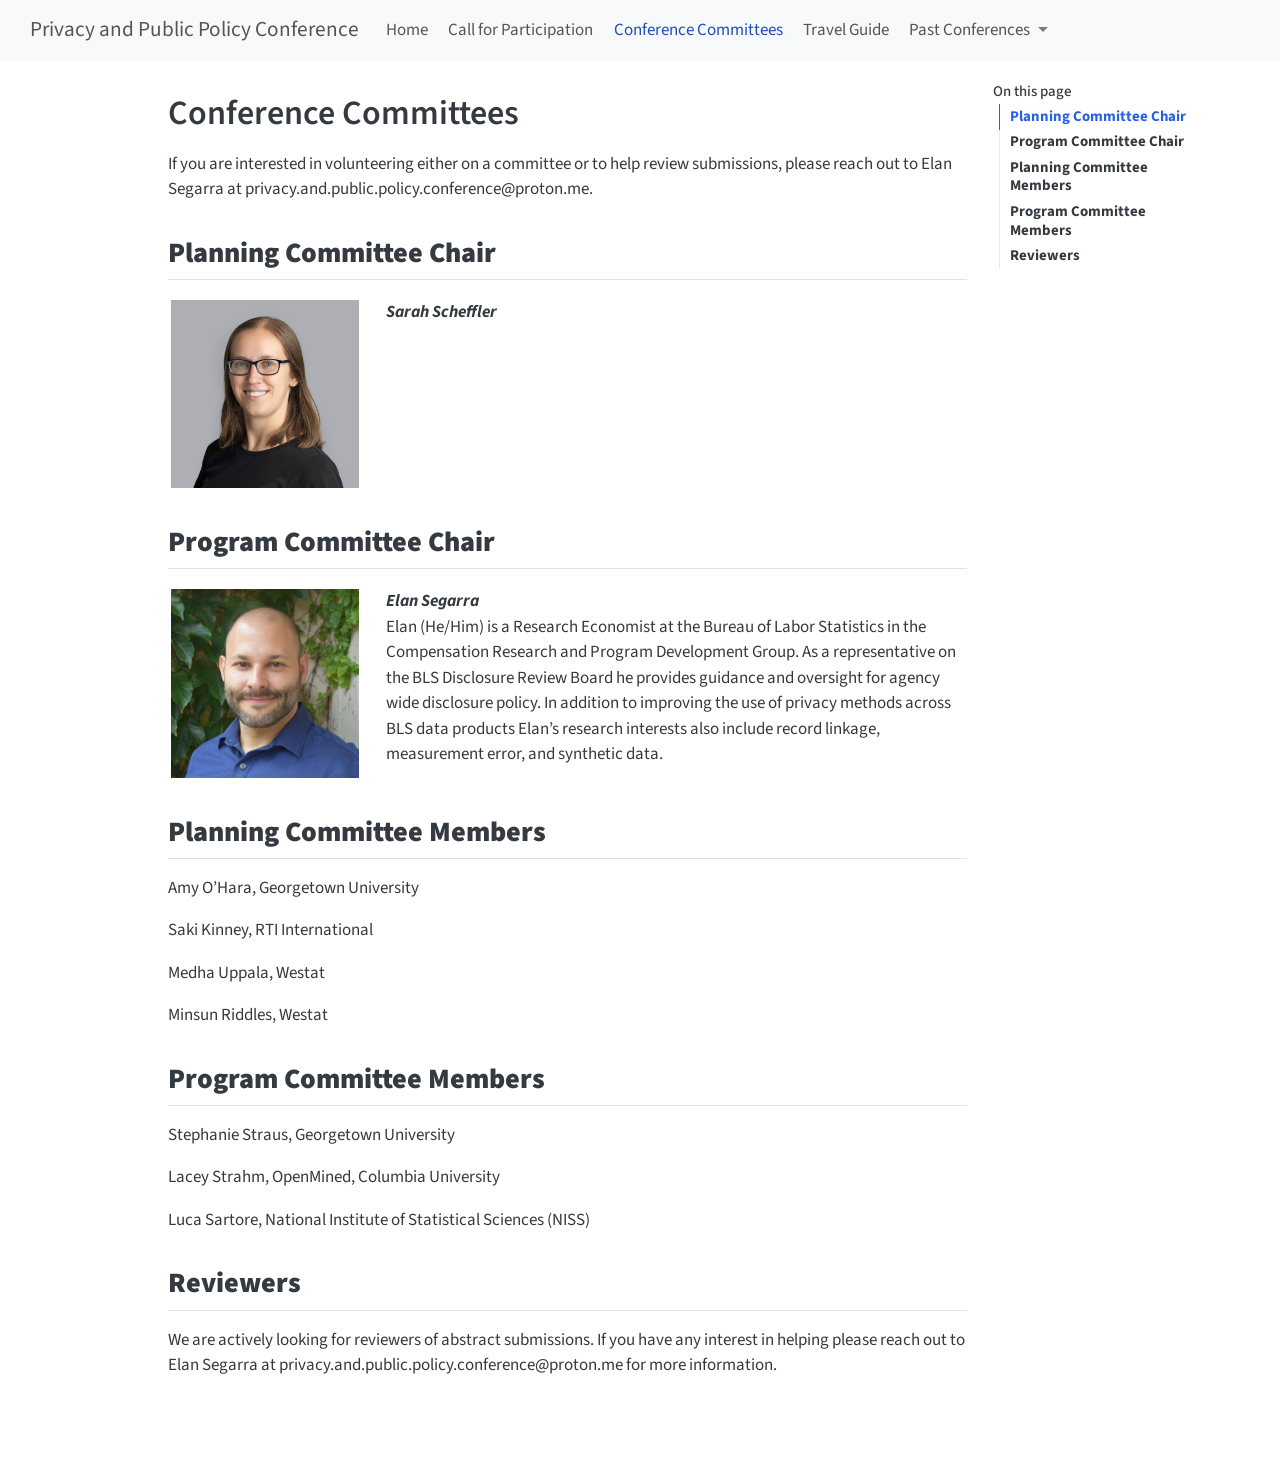
==== docs/committee.html @ 5d0d7275 "Few small updates to the website" ====
<!DOCTYPE html>
<html xmlns="http://www.w3.org/1999/xhtml" lang="en" xml:lang="en"><head>

<meta charset="utf-8">
<meta name="generator" content="quarto-1.8.26">

<meta name="viewport" content="width=device-width, initial-scale=1.0, user-scalable=yes">


<title>Conference Committees – Privacy and Public Policy Conference</title>
<style>
code{white-space: pre-wrap;}
span.smallcaps{font-variant: small-caps;}
div.columns{display: flex; gap: min(4vw, 1.5em);}
div.column{flex: auto; overflow-x: auto;}
div.hanging-indent{margin-left: 1.5em; text-indent: -1.5em;}
ul.task-list{list-style: none;}
ul.task-list li input[type="checkbox"] {
  width: 0.8em;
  margin: 0 0.8em 0.2em -1em; /* quarto-specific, see https://github.com/quarto-dev/quarto-cli/issues/4556 */ 
  vertical-align: middle;
}
</style>


<script src="site_libs/quarto-nav/quarto-nav.js"></script>
<script src="site_libs/quarto-nav/headroom.min.js"></script>
<script src="site_libs/clipboard/clipboard.min.js"></script>
<script src="site_libs/quarto-search/autocomplete.umd.js"></script>
<script src="site_libs/quarto-search/fuse.min.js"></script>
<script src="site_libs/quarto-search/quarto-search.js"></script>
<meta name="quarto:offset" content="./">
<script src="site_libs/quarto-html/quarto.js" type="module"></script>
<script src="site_libs/quarto-html/tabsets/tabsets.js" type="module"></script>
<script src="site_libs/quarto-html/axe/axe-check.js" type="module"></script>
<script src="site_libs/quarto-html/popper.min.js"></script>
<script src="site_libs/quarto-html/tippy.umd.min.js"></script>
<script src="site_libs/quarto-html/anchor.min.js"></script>
<link href="site_libs/quarto-html/tippy.css" rel="stylesheet">
<link href="site_libs/quarto-html/quarto-syntax-highlighting-587c61ba64f3a5504c4d52d930310e48.css" rel="stylesheet" id="quarto-text-highlighting-styles">
<script src="site_libs/bootstrap/bootstrap.min.js"></script>
<link href="site_libs/bootstrap/bootstrap-icons.css" rel="stylesheet">
<link href="site_libs/bootstrap/bootstrap-e31584831b205ffbb2d98406f31c2a5b.min.css" rel="stylesheet" append-hash="true" id="quarto-bootstrap" data-mode="light">
<script id="quarto-search-options" type="application/json">{
  "location": "navbar",
  "copy-button": false,
  "collapse-after": 3,
  "panel-placement": "end",
  "type": "overlay",
  "limit": 50,
  "keyboard-shortcut": [
    "f",
    "/",
    "s"
  ],
  "show-item-context": false,
  "language": {
    "search-no-results-text": "No results",
    "search-matching-documents-text": "matching documents",
    "search-copy-link-title": "Copy link to search",
    "search-hide-matches-text": "Hide additional matches",
    "search-more-match-text": "more match in this document",
    "search-more-matches-text": "more matches in this document",
    "search-clear-button-title": "Clear",
    "search-text-placeholder": "",
    "search-detached-cancel-button-title": "Cancel",
    "search-submit-button-title": "Submit",
    "search-label": "Search"
  }
}</script>


<link rel="stylesheet" href="styles.css">
</head>

<body class="nav-fixed quarto-light">

<div id="quarto-search-results"></div>
  <header id="quarto-header" class="headroom fixed-top">
    <nav class="navbar navbar-expand-lg " data-bs-theme="dark">
      <div class="navbar-container container-fluid">
      <div class="navbar-brand-container mx-auto">
    <a class="navbar-brand" href="./index.html">
    <span class="navbar-title">Privacy and Public Policy Conference</span>
    </a>
  </div>
            <div id="quarto-search" class="" title="Search"></div>
          <button class="navbar-toggler" type="button" data-bs-toggle="collapse" data-bs-target="#navbarCollapse" aria-controls="navbarCollapse" role="menu" aria-expanded="false" aria-label="Toggle navigation" onclick="if (window.quartoToggleHeadroom) { window.quartoToggleHeadroom(); }">
  <span class="navbar-toggler-icon"></span>
</button>
          <div class="collapse navbar-collapse" id="navbarCollapse">
            <ul class="navbar-nav navbar-nav-scroll me-auto">
  <li class="nav-item">
    <a class="nav-link" href="./index.html"> 
<span class="menu-text">Home</span></a>
  </li>  
  <li class="nav-item">
    <a class="nav-link" href="./participation.html"> 
<span class="menu-text">Call for Participation</span></a>
  </li>  
  <li class="nav-item">
    <a class="nav-link active" href="./committee.html" aria-current="page"> 
<span class="menu-text">Conference Committees</span></a>
  </li>  
  <li class="nav-item">
    <a class="nav-link" href="./travel.html"> 
<span class="menu-text">Travel Guide</span></a>
  </li>  
  <li class="nav-item dropdown ">
    <a class="nav-link dropdown-toggle" href="#" id="nav-menu-past-conferences" role="link" data-bs-toggle="dropdown" aria-expanded="false">
 <span class="menu-text">Past Conferences</span>
    </a>
    <ul class="dropdown-menu" aria-labelledby="nav-menu-past-conferences">    
        <li>
    <a class="dropdown-item" href="./prev_yrs/2024_index.html">
 <span class="dropdown-text">2024 PPPC</span></a>
  </li>  
    </ul>
  </li>
</ul>
          </div> <!-- /navcollapse -->
            <div class="quarto-navbar-tools">
</div>
      </div> <!-- /container-fluid -->
    </nav>
</header>
<!-- content -->
<div id="quarto-content" class="quarto-container page-columns page-rows-contents page-layout-article page-navbar">
<!-- sidebar -->
<!-- margin-sidebar -->
    <div id="quarto-margin-sidebar" class="sidebar margin-sidebar">
        <nav id="TOC" role="doc-toc" class="toc-active">
    <h2 id="toc-title">On this page</h2>
   
  <ul>
  <li><a href="#planning-committee-chair" id="toc-planning-committee-chair" class="nav-link active" data-scroll-target="#planning-committee-chair"><strong>Planning Committee Chair</strong></a></li>
  <li><a href="#program-committee-chair" id="toc-program-committee-chair" class="nav-link" data-scroll-target="#program-committee-chair"><strong>Program Committee Chair</strong></a></li>
  <li><a href="#planning-committee-members" id="toc-planning-committee-members" class="nav-link" data-scroll-target="#planning-committee-members"><strong>Planning Committee Members</strong></a></li>
  <li><a href="#program-committee-members" id="toc-program-committee-members" class="nav-link" data-scroll-target="#program-committee-members"><strong>Program Committee Members</strong></a></li>
  <li><a href="#reviewers" id="toc-reviewers" class="nav-link" data-scroll-target="#reviewers"><strong>Reviewers</strong></a></li>
  </ul>
</nav>
    </div>
<!-- main -->
<main class="content" id="quarto-document-content">

<header id="title-block-header" class="quarto-title-block default">
<div class="quarto-title">
<h1 class="title">Conference Committees</h1>
</div>



<div class="quarto-title-meta">

    
  
    
  </div>
  


</header>


<p>If you are interested in volunteering either on a committee or to help review submissions, please reach out to Elan Segarra at privacy.and.public.policy.conference@proton.me.</p>
<section id="planning-committee-chair" class="level2">
<h2 class="anchored" data-anchor-id="planning-committee-chair"><strong>Planning Committee Chair</strong></h2>
<div class="quarto-layout-panel" data-layout="[[1,3]]">
<div class="quarto-layout-row">
<div class="quarto-layout-cell" style="flex-basis: 25.0%;justify-content: center;">
<p><img src="figs/sarah_profile.jpg" class="img-fluid"></p>
</div>
<div class="quarto-layout-cell" style="flex-basis: 75.0%;justify-content: flex-start;">
<p><strong><em>Sarah Scheffler</em></strong></p>
</div>
</div>
</div>
</section>
<section id="program-committee-chair" class="level2">
<h2 class="anchored" data-anchor-id="program-committee-chair"><strong>Program Committee Chair</strong></h2>
<div class="quarto-layout-panel" data-layout="[[1,3]]">
<div class="quarto-layout-row">
<div class="quarto-layout-cell" style="flex-basis: 25.0%;justify-content: center;">
<p><img src="figs/elan_profile.jpg" class="img-fluid"></p>
</div>
<div class="quarto-layout-cell" style="flex-basis: 75.0%;justify-content: flex-start;">
<p><strong><em>Elan Segarra</em></strong><br>
Elan (He/Him) is a Research Economist at the Bureau of Labor Statistics in the Compensation Research and Program Development Group. As a representative on the BLS Disclosure Review Board he provides guidance and oversight for agency wide disclosure policy. In addition to improving the use of privacy methods across BLS data products Elan’s research interests also include record linkage, measurement error, and synthetic data.</p>
</div>
</div>
</div>
</section>
<section id="planning-committee-members" class="level2">
<h2 class="anchored" data-anchor-id="planning-committee-members"><strong>Planning Committee Members</strong></h2>
<p>Amy O’Hara, Georgetown University</p>
<p>Saki Kinney, RTI International</p>
<p>Medha Uppala, Westat</p>
<p>Minsun Riddles, Westat</p>
</section>
<section id="program-committee-members" class="level2">
<h2 class="anchored" data-anchor-id="program-committee-members"><strong>Program Committee Members</strong></h2>
<p>Stephanie Straus, Georgetown University</p>
<p>Lacey Strahm, OpenMined, Columbia University</p>
<p>Luca Sartore, National Institute of Statistical Sciences (NISS)</p>
<!-- Liudas Panavas, Northeastern University -->
</section>
<section id="reviewers" class="level2">
<h2 class="anchored" data-anchor-id="reviewers"><strong>Reviewers</strong></h2>
<p>We are actively looking for reviewers of abstract submissions. If you have any interest in helping please reach out to Elan Segarra at privacy.and.public.policy.conference@proton.me for more information.</p>


</section>

</main> <!-- /main -->
<script id="quarto-html-after-body" type="application/javascript">
  window.document.addEventListener("DOMContentLoaded", function (event) {
    const icon = "";
    const anchorJS = new window.AnchorJS();
    anchorJS.options = {
      placement: 'right',
      icon: icon
    };
    anchorJS.add('.anchored');
    const isCodeAnnotation = (el) => {
      for (const clz of el.classList) {
        if (clz.startsWith('code-annotation-')) {                     
          return true;
        }
      }
      return false;
    }
    const onCopySuccess = function(e) {
      // button target
      const button = e.trigger;
      // don't keep focus
      button.blur();
      // flash "checked"
      button.classList.add('code-copy-button-checked');
      var currentTitle = button.getAttribute("title");
      button.setAttribute("title", "Copied!");
      let tooltip;
      if (window.bootstrap) {
        button.setAttribute("data-bs-toggle", "tooltip");
        button.setAttribute("data-bs-placement", "left");
        button.setAttribute("data-bs-title", "Copied!");
        tooltip = new bootstrap.Tooltip(button, 
          { trigger: "manual", 
            customClass: "code-copy-button-tooltip",
            offset: [0, -8]});
        tooltip.show();    
      }
      setTimeout(function() {
        if (tooltip) {
          tooltip.hide();
          button.removeAttribute("data-bs-title");
          button.removeAttribute("data-bs-toggle");
          button.removeAttribute("data-bs-placement");
        }
        button.setAttribute("title", currentTitle);
        button.classList.remove('code-copy-button-checked');
      }, 1000);
      // clear code selection
      e.clearSelection();
    }
    const getTextToCopy = function(trigger) {
      const outerScaffold = trigger.parentElement.cloneNode(true);
      const codeEl = outerScaffold.querySelector('code');
      for (const childEl of codeEl.children) {
        if (isCodeAnnotation(childEl)) {
          childEl.remove();
        }
      }
      return codeEl.innerText;
    }
    const clipboard = new window.ClipboardJS('.code-copy-button:not([data-in-quarto-modal])', {
      text: getTextToCopy
    });
    clipboard.on('success', onCopySuccess);
    if (window.document.getElementById('quarto-embedded-source-code-modal')) {
      const clipboardModal = new window.ClipboardJS('.code-copy-button[data-in-quarto-modal]', {
        text: getTextToCopy,
        container: window.document.getElementById('quarto-embedded-source-code-modal')
      });
      clipboardModal.on('success', onCopySuccess);
    }
      var localhostRegex = new RegExp(/^(?:http|https):\/\/localhost\:?[0-9]*\//);
      var mailtoRegex = new RegExp(/^mailto:/);
        var filterRegex = new RegExp('/' + window.location.host + '/');
      var isInternal = (href) => {
          return filterRegex.test(href) || localhostRegex.test(href) || mailtoRegex.test(href);
      }
      // Inspect non-navigation links and adorn them if external
     var links = window.document.querySelectorAll('a[href]:not(.nav-link):not(.navbar-brand):not(.toc-action):not(.sidebar-link):not(.sidebar-item-toggle):not(.pagination-link):not(.no-external):not([aria-hidden]):not(.dropdown-item):not(.quarto-navigation-tool):not(.about-link)');
      for (var i=0; i<links.length; i++) {
        const link = links[i];
        if (!isInternal(link.href)) {
          // undo the damage that might have been done by quarto-nav.js in the case of
          // links that we want to consider external
          if (link.dataset.originalHref !== undefined) {
            link.href = link.dataset.originalHref;
          }
        }
      }
    function tippyHover(el, contentFn, onTriggerFn, onUntriggerFn) {
      const config = {
        allowHTML: true,
        maxWidth: 500,
        delay: 100,
        arrow: false,
        appendTo: function(el) {
            return el.parentElement;
        },
        interactive: true,
        interactiveBorder: 10,
        theme: 'quarto',
        placement: 'bottom-start',
      };
      if (contentFn) {
        config.content = contentFn;
      }
      if (onTriggerFn) {
        config.onTrigger = onTriggerFn;
      }
      if (onUntriggerFn) {
        config.onUntrigger = onUntriggerFn;
      }
      window.tippy(el, config); 
    }
    const noterefs = window.document.querySelectorAll('a[role="doc-noteref"]');
    for (var i=0; i<noterefs.length; i++) {
      const ref = noterefs[i];
      tippyHover(ref, function() {
        // use id or data attribute instead here
        let href = ref.getAttribute('data-footnote-href') || ref.getAttribute('href');
        try { href = new URL(href).hash; } catch {}
        const id = href.replace(/^#\/?/, "");
        const note = window.document.getElementById(id);
        if (note) {
          return note.innerHTML;
        } else {
          return "";
        }
      });
    }
    const xrefs = window.document.querySelectorAll('a.quarto-xref');
    const processXRef = (id, note) => {
      // Strip column container classes
      const stripColumnClz = (el) => {
        el.classList.remove("page-full", "page-columns");
        if (el.children) {
          for (const child of el.children) {
            stripColumnClz(child);
          }
        }
      }
      stripColumnClz(note)
      if (id === null || id.startsWith('sec-')) {
        // Special case sections, only their first couple elements
        const container = document.createElement("div");
        if (note.children && note.children.length > 2) {
          container.appendChild(note.children[0].cloneNode(true));
          for (let i = 1; i < note.children.length; i++) {
            const child = note.children[i];
            if (child.tagName === "P" && child.innerText === "") {
              continue;
            } else {
              container.appendChild(child.cloneNode(true));
              break;
            }
          }
          if (window.Quarto?.typesetMath) {
            window.Quarto.typesetMath(container);
          }
          return container.innerHTML
        } else {
          if (window.Quarto?.typesetMath) {
            window.Quarto.typesetMath(note);
          }
          return note.innerHTML;
        }
      } else {
        // Remove any anchor links if they are present
        const anchorLink = note.querySelector('a.anchorjs-link');
        if (anchorLink) {
          anchorLink.remove();
        }
        if (window.Quarto?.typesetMath) {
          window.Quarto.typesetMath(note);
        }
        if (note.classList.contains("callout")) {
          return note.outerHTML;
        } else {
          return note.innerHTML;
        }
      }
    }
    for (var i=0; i<xrefs.length; i++) {
      const xref = xrefs[i];
      tippyHover(xref, undefined, function(instance) {
        instance.disable();
        let url = xref.getAttribute('href');
        let hash = undefined; 
        if (url.startsWith('#')) {
          hash = url;
        } else {
          try { hash = new URL(url).hash; } catch {}
        }
        if (hash) {
          const id = hash.replace(/^#\/?/, "");
          const note = window.document.getElementById(id);
          if (note !== null) {
            try {
              const html = processXRef(id, note.cloneNode(true));
              instance.setContent(html);
            } finally {
              instance.enable();
              instance.show();
            }
          } else {
            // See if we can fetch this
            fetch(url.split('#')[0])
            .then(res => res.text())
            .then(html => {
              const parser = new DOMParser();
              const htmlDoc = parser.parseFromString(html, "text/html");
              const note = htmlDoc.getElementById(id);
              if (note !== null) {
                const html = processXRef(id, note);
                instance.setContent(html);
              } 
            }).finally(() => {
              instance.enable();
              instance.show();
            });
          }
        } else {
          // See if we can fetch a full url (with no hash to target)
          // This is a special case and we should probably do some content thinning / targeting
          fetch(url)
          .then(res => res.text())
          .then(html => {
            const parser = new DOMParser();
            const htmlDoc = parser.parseFromString(html, "text/html");
            const note = htmlDoc.querySelector('main.content');
            if (note !== null) {
              // This should only happen for chapter cross references
              // (since there is no id in the URL)
              // remove the first header
              if (note.children.length > 0 && note.children[0].tagName === "HEADER") {
                note.children[0].remove();
              }
              const html = processXRef(null, note);
              instance.setContent(html);
            } 
          }).finally(() => {
            instance.enable();
            instance.show();
          });
        }
      }, function(instance) {
      });
    }
        let selectedAnnoteEl;
        const selectorForAnnotation = ( cell, annotation) => {
          let cellAttr = 'data-code-cell="' + cell + '"';
          let lineAttr = 'data-code-annotation="' +  annotation + '"';
          const selector = 'span[' + cellAttr + '][' + lineAttr + ']';
          return selector;
        }
        const selectCodeLines = (annoteEl) => {
          const doc = window.document;
          const targetCell = annoteEl.getAttribute("data-target-cell");
          const targetAnnotation = annoteEl.getAttribute("data-target-annotation");
          const annoteSpan = window.document.querySelector(selectorForAnnotation(targetCell, targetAnnotation));
          const lines = annoteSpan.getAttribute("data-code-lines").split(",");
          const lineIds = lines.map((line) => {
            return targetCell + "-" + line;
          })
          let top = null;
          let height = null;
          let parent = null;
          if (lineIds.length > 0) {
              //compute the position of the single el (top and bottom and make a div)
              const el = window.document.getElementById(lineIds[0]);
              top = el.offsetTop;
              height = el.offsetHeight;
              parent = el.parentElement.parentElement;
            if (lineIds.length > 1) {
              const lastEl = window.document.getElementById(lineIds[lineIds.length - 1]);
              const bottom = lastEl.offsetTop + lastEl.offsetHeight;
              height = bottom - top;
            }
            if (top !== null && height !== null && parent !== null) {
              // cook up a div (if necessary) and position it 
              let div = window.document.getElementById("code-annotation-line-highlight");
              if (div === null) {
                div = window.document.createElement("div");
                div.setAttribute("id", "code-annotation-line-highlight");
                div.style.position = 'absolute';
                parent.appendChild(div);
              }
              div.style.top = top - 2 + "px";
              div.style.height = height + 4 + "px";
              div.style.left = 0;
              let gutterDiv = window.document.getElementById("code-annotation-line-highlight-gutter");
              if (gutterDiv === null) {
                gutterDiv = window.document.createElement("div");
                gutterDiv.setAttribute("id", "code-annotation-line-highlight-gutter");
                gutterDiv.style.position = 'absolute';
                const codeCell = window.document.getElementById(targetCell);
                const gutter = codeCell.querySelector('.code-annotation-gutter');
                gutter.appendChild(gutterDiv);
              }
              gutterDiv.style.top = top - 2 + "px";
              gutterDiv.style.height = height + 4 + "px";
            }
            selectedAnnoteEl = annoteEl;
          }
        };
        const unselectCodeLines = () => {
          const elementsIds = ["code-annotation-line-highlight", "code-annotation-line-highlight-gutter"];
          elementsIds.forEach((elId) => {
            const div = window.document.getElementById(elId);
            if (div) {
              div.remove();
            }
          });
          selectedAnnoteEl = undefined;
        };
          // Handle positioning of the toggle
      window.addEventListener(
        "resize",
        throttle(() => {
          elRect = undefined;
          if (selectedAnnoteEl) {
            selectCodeLines(selectedAnnoteEl);
          }
        }, 10)
      );
      function throttle(fn, ms) {
      let throttle = false;
      let timer;
        return (...args) => {
          if(!throttle) { // first call gets through
              fn.apply(this, args);
              throttle = true;
          } else { // all the others get throttled
              if(timer) clearTimeout(timer); // cancel #2
              timer = setTimeout(() => {
                fn.apply(this, args);
                timer = throttle = false;
              }, ms);
          }
        };
      }
        // Attach click handler to the DT
        const annoteDls = window.document.querySelectorAll('dt[data-target-cell]');
        for (const annoteDlNode of annoteDls) {
          annoteDlNode.addEventListener('click', (event) => {
            const clickedEl = event.target;
            if (clickedEl !== selectedAnnoteEl) {
              unselectCodeLines();
              const activeEl = window.document.querySelector('dt[data-target-cell].code-annotation-active');
              if (activeEl) {
                activeEl.classList.remove('code-annotation-active');
              }
              selectCodeLines(clickedEl);
              clickedEl.classList.add('code-annotation-active');
            } else {
              // Unselect the line
              unselectCodeLines();
              clickedEl.classList.remove('code-annotation-active');
            }
          });
        }
    const findCites = (el) => {
      const parentEl = el.parentElement;
      if (parentEl) {
        const cites = parentEl.dataset.cites;
        if (cites) {
          return {
            el,
            cites: cites.split(' ')
          };
        } else {
          return findCites(el.parentElement)
        }
      } else {
        return undefined;
      }
    };
    var bibliorefs = window.document.querySelectorAll('a[role="doc-biblioref"]');
    for (var i=0; i<bibliorefs.length; i++) {
      const ref = bibliorefs[i];
      const citeInfo = findCites(ref);
      if (citeInfo) {
        tippyHover(citeInfo.el, function() {
          var popup = window.document.createElement('div');
          citeInfo.cites.forEach(function(cite) {
            var citeDiv = window.document.createElement('div');
            citeDiv.classList.add('hanging-indent');
            citeDiv.classList.add('csl-entry');
            var biblioDiv = window.document.getElementById('ref-' + cite);
            if (biblioDiv) {
              citeDiv.innerHTML = biblioDiv.innerHTML;
            }
            popup.appendChild(citeDiv);
          });
          return popup.innerHTML;
        });
      }
    }
  });
  </script>
</div> <!-- /content -->




</body></html>
---- docs/site_libs/quarto-html/quarto-syntax-highlighting-587c61ba64f3a5504c4d52d930310e48.css ----
/* quarto syntax highlight colors */
:root {
  --quarto-hl-ot-color: #003B4F;
  --quarto-hl-at-color: #657422;
  --quarto-hl-ss-color: #20794D;
  --quarto-hl-an-color: #5E5E5E;
  --quarto-hl-fu-color: #4758AB;
  --quarto-hl-st-color: #20794D;
  --quarto-hl-cf-color: #003B4F;
  --quarto-hl-op-color: #5E5E5E;
  --quarto-hl-er-color: #AD0000;
  --quarto-hl-bn-color: #AD0000;
  --quarto-hl-al-color: #AD0000;
  --quarto-hl-va-color: #111111;
  --quarto-hl-bu-color: inherit;
  --quarto-hl-ex-color: inherit;
  --quarto-hl-pp-color: #AD0000;
  --quarto-hl-in-color: #5E5E5E;
  --quarto-hl-vs-color: #20794D;
  --quarto-hl-wa-color: #5E5E5E;
  --quarto-hl-do-color: #5E5E5E;
  --quarto-hl-im-color: #00769E;
  --quarto-hl-ch-color: #20794D;
  --quarto-hl-dt-color: #AD0000;
  --quarto-hl-fl-color: #AD0000;
  --quarto-hl-co-color: #5E5E5E;
  --quarto-hl-cv-color: #5E5E5E;
  --quarto-hl-cn-color: #8f5902;
  --quarto-hl-sc-color: #5E5E5E;
  --quarto-hl-dv-color: #AD0000;
  --quarto-hl-kw-color: #003B4F;
}

/* other quarto variables */
:root {
  --quarto-font-monospace: SFMono-Regular, Menlo, Monaco, Consolas, "Liberation Mono", "Courier New", monospace;
}

/* syntax highlight based on Pandoc's rules */
pre > code.sourceCode > span {
  color: #003B4F;
}

code.sourceCode > span {
  color: #003B4F;
}

div.sourceCode,
div.sourceCode pre.sourceCode {
  color: #003B4F;
}

/* Normal */
code span {
  color: #003B4F;
}

/* Alert */
code span.al {
  color: #AD0000;
  font-style: inherit;
}

/* Annotation */
code span.an {
  color: #5E5E5E;
  font-style: inherit;
}

/* Attribute */
code span.at {
  color: #657422;
  font-style: inherit;
}

/* BaseN */
code span.bn {
  color: #AD0000;
  font-style: inherit;
}

/* BuiltIn */
code span.bu {
  font-style: inherit;
}

/* ControlFlow */
code span.cf {
  color: #003B4F;
  font-weight: bold;
  font-style: inherit;
}

/* Char */
code span.ch {
  color: #20794D;
  font-style: inherit;
}

/* Constant */
code span.cn {
  color: #8f5902;
  font-style: inherit;
}

/* Comment */
code span.co {
  color: #5E5E5E;
  font-style: inherit;
}

/* CommentVar */
code span.cv {
  color: #5E5E5E;
  font-style: italic;
}

/* Documentation */
code span.do {
  color: #5E5E5E;
  font-style: italic;
}

/* DataType */
code span.dt {
  color: #AD0000;
  font-style: inherit;
}

/* DecVal */
code span.dv {
  color: #AD0000;
  font-style: inherit;
}

/* Error */
code span.er {
  color: #AD0000;
  font-style: inherit;
}

/* Extension */
code span.ex {
  font-style: inherit;
}

/* Float */
code span.fl {
  color: #AD0000;
  font-style: inherit;
}

/* Function */
code span.fu {
  color: #4758AB;
  font-style: inherit;
}

/* Import */
code span.im {
  color: #00769E;
  font-style: inherit;
}

/* Information */
code span.in {
  color: #5E5E5E;
  font-style: inherit;
}

/* Keyword */
code span.kw {
  color: #003B4F;
  font-weight: bold;
  font-style: inherit;
}

/* Operator */
code span.op {
  color: #5E5E5E;
  font-style: inherit;
}

/* Other */
code span.ot {
  color: #003B4F;
  font-style: inherit;
}

/* Preprocessor */
code span.pp {
  color: #AD0000;
  font-style: inherit;
}

/* SpecialChar */
code span.sc {
  color: #5E5E5E;
  font-style: inherit;
}

/* SpecialString */
code span.ss {
  color: #20794D;
  font-style: inherit;
}

/* String */
code span.st {
  color: #20794D;
  font-style: inherit;
}

/* Variable */
code span.va {
  color: #111111;
  font-style: inherit;
}

/* VerbatimString */
code span.vs {
  color: #20794D;
  font-style: inherit;
}

/* Warning */
code span.wa {
  color: #5E5E5E;
  font-style: italic;
}

.prevent-inlining {
  content: "</";
}

/*# sourceMappingURL=2dce1cc6c82594539e1579de68416b47.css.map */
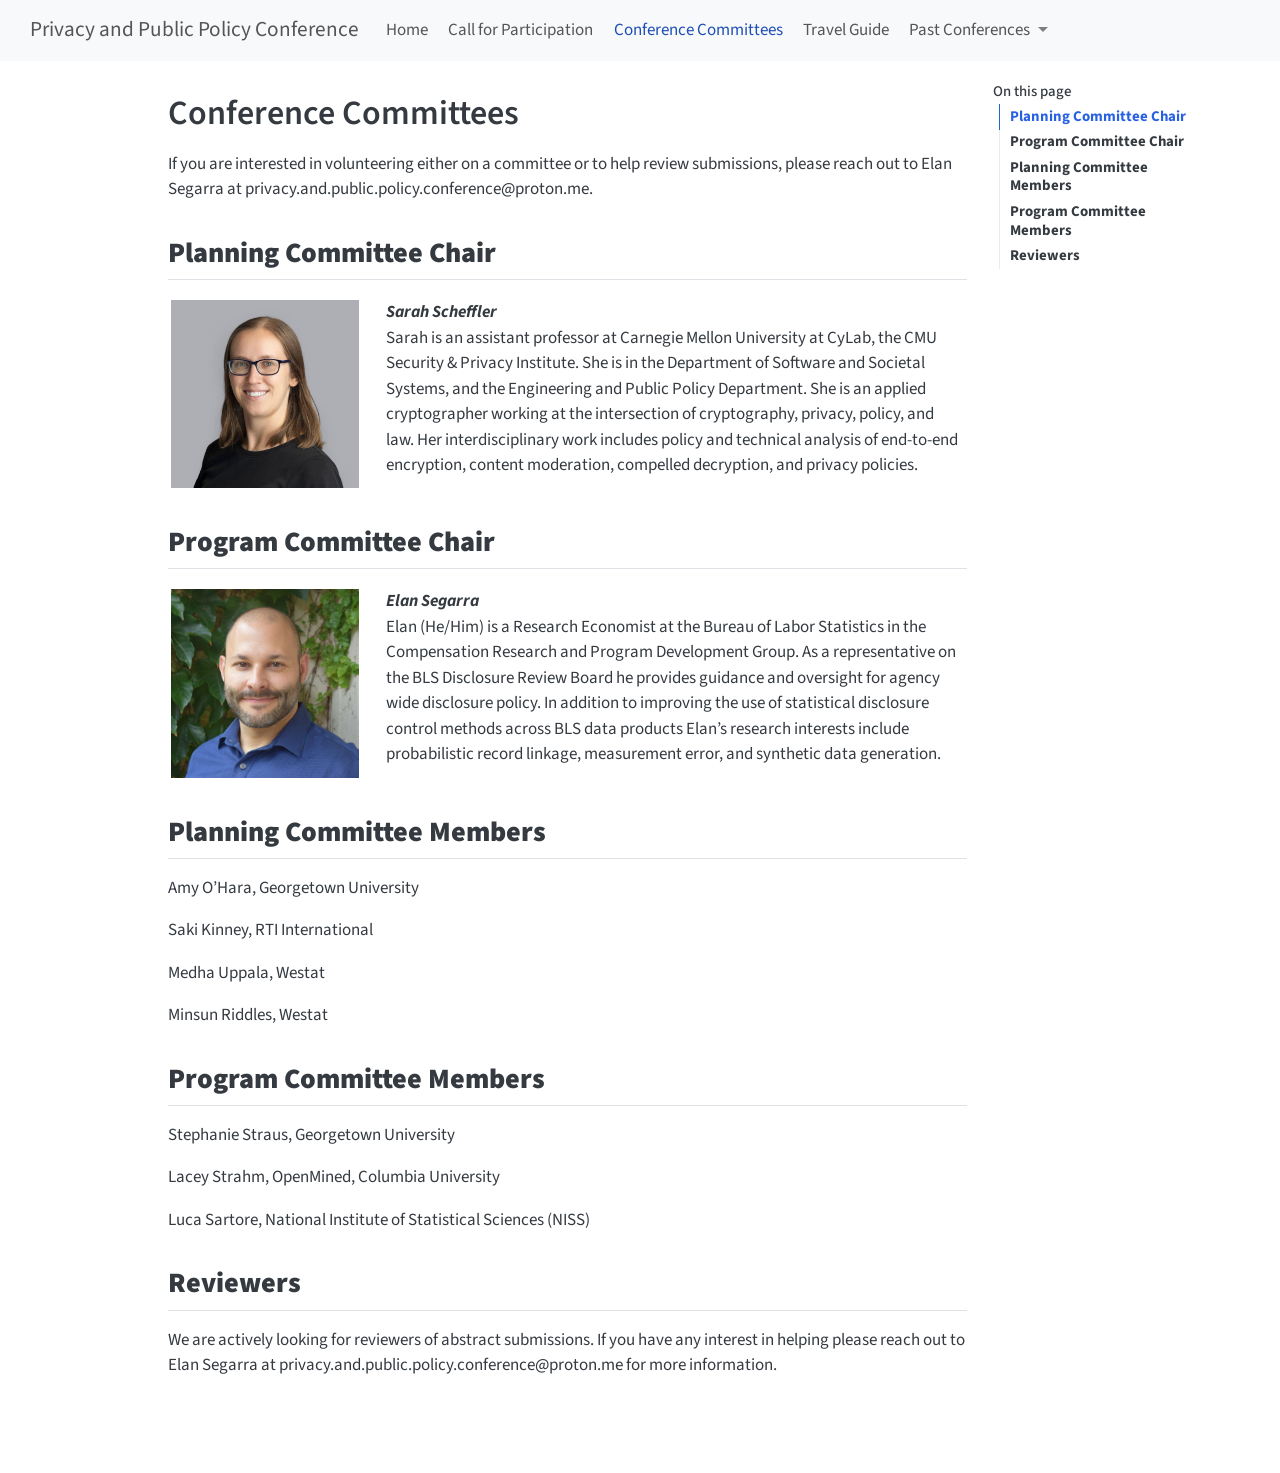
==== commit 866a6795: "Updated committee blurbs and the registration dates" ====
--- a/docs/committee.html
+++ b/docs/committee.html
@@ -172,7 +172,8 @@
 <p><img src="figs/sarah_profile.jpg" class="img-fluid"></p>
 </div>
 <div class="quarto-layout-cell" style="flex-basis: 75.0%;justify-content: flex-start;">
-<p><strong><em>Sarah Scheffler</em></strong></p>
+<p><strong><em>Sarah Scheffler</em></strong><br>
+Sarah is an assistant professor at Carnegie Mellon University at CyLab, the CMU Security &amp; Privacy Institute. She is in the Department of Software and Societal Systems, and the Engineering and Public Policy Department. She is an applied cryptographer working at the intersection of cryptography, privacy, policy, and law. Her interdisciplinary work includes policy and technical analysis of end-to-end encryption, content moderation, compelled decryption, and privacy policies. <!-- Prior to joining CMU, Scheffler obtained her Ph.D. from Boston University in 2021 and had postdoc positions at Princeton University’s Center for Information Technology Policy, and MIT’s Internet Policy Research Initiative. --></p>
 </div>
 </div>
 </div>
@@ -186,7 +187,7 @@
 </div>
 <div class="quarto-layout-cell" style="flex-basis: 75.0%;justify-content: flex-start;">
 <p><strong><em>Elan Segarra</em></strong><br>
-Elan (He/Him) is a Research Economist at the Bureau of Labor Statistics in the Compensation Research and Program Development Group. As a representative on the BLS Disclosure Review Board he provides guidance and oversight for agency wide disclosure policy. In addition to improving the use of privacy methods across BLS data products Elan’s research interests also include record linkage, measurement error, and synthetic data.</p>
+Elan (He/Him) is a Research Economist at the Bureau of Labor Statistics in the Compensation Research and Program Development Group. As a representative on the BLS Disclosure Review Board he provides guidance and oversight for agency wide disclosure policy. In addition to improving the use of statistical disclosure control methods across BLS data products Elan’s research interests include probabilistic record linkage, measurement error, and synthetic data generation.</p>
 </div>
 </div>
 </div>
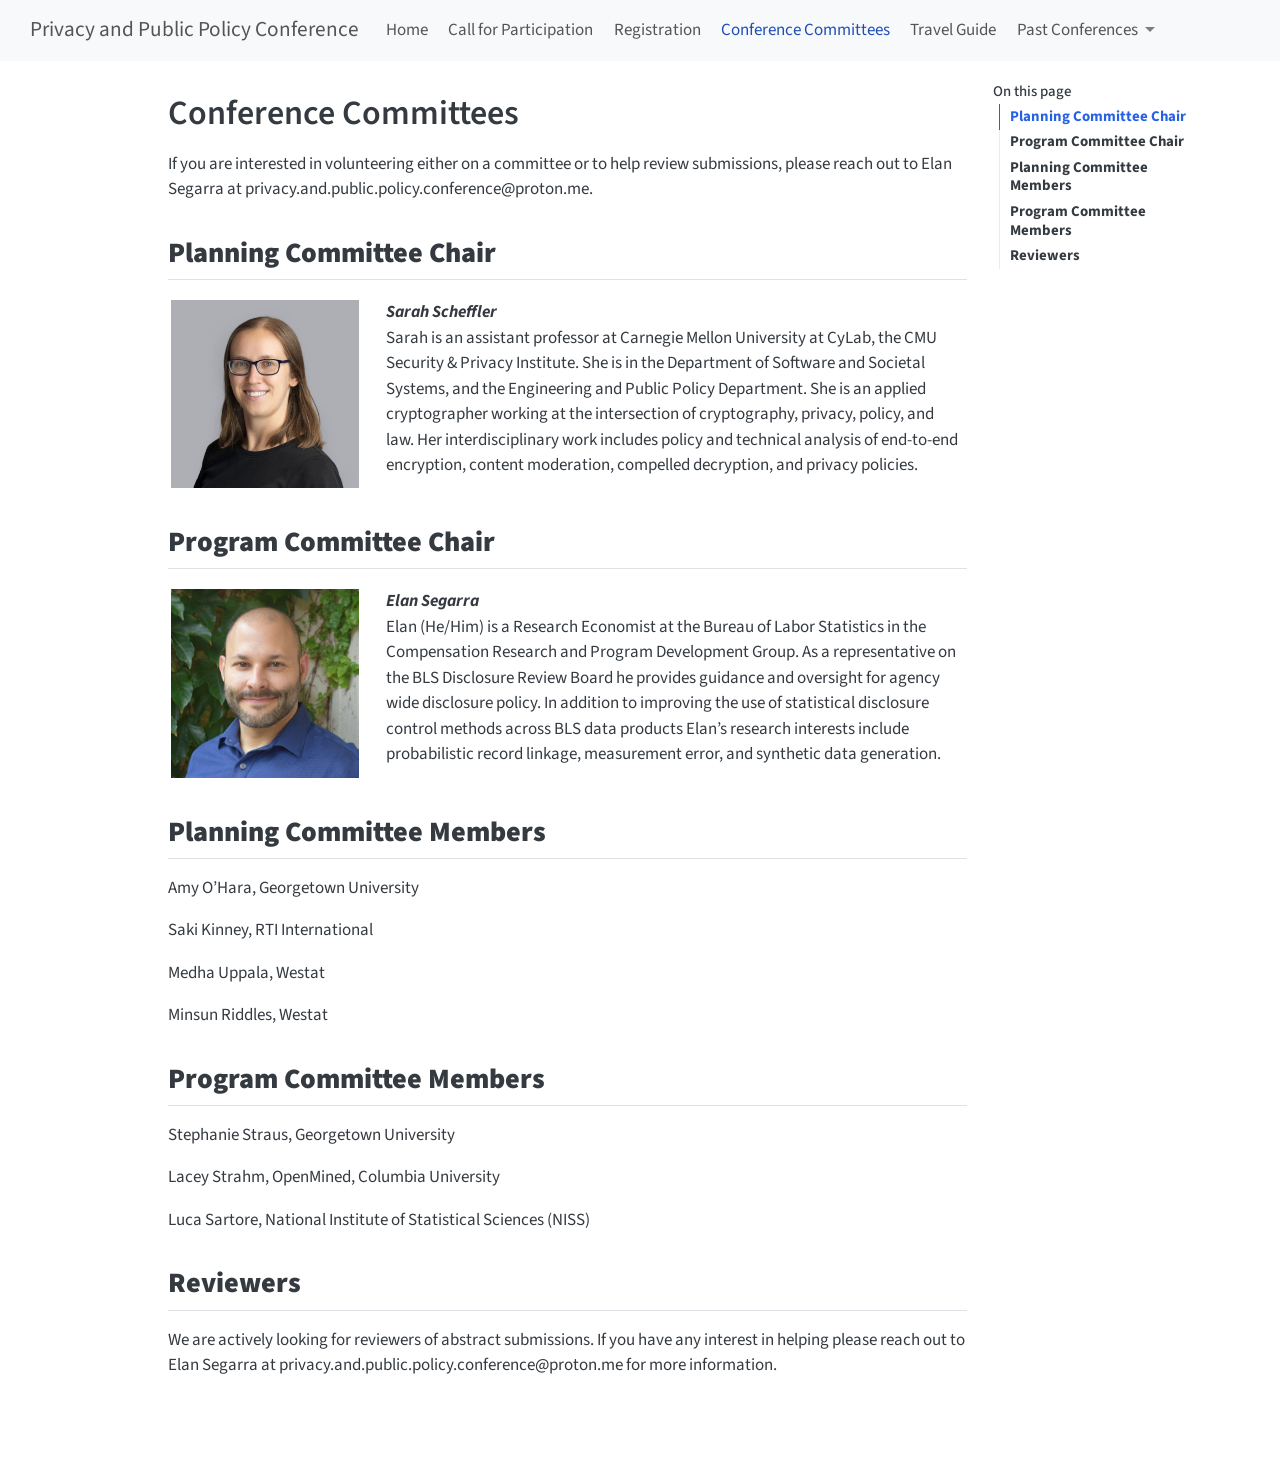
==== commit f8e824e4: "Updated website with registration information" ====
--- a/docs/committee.html
+++ b/docs/committee.html
@@ -97,6 +97,10 @@
   <li class="nav-item">
     <a class="nav-link" href="./participation.html"> 
 <span class="menu-text">Call for Participation</span></a>
+  </li>  
+  <li class="nav-item">
+    <a class="nav-link" href="./registration.html"> 
+<span class="menu-text">Registration</span></a>
   </li>  
   <li class="nav-item">
     <a class="nav-link active" href="./committee.html" aria-current="page"> 
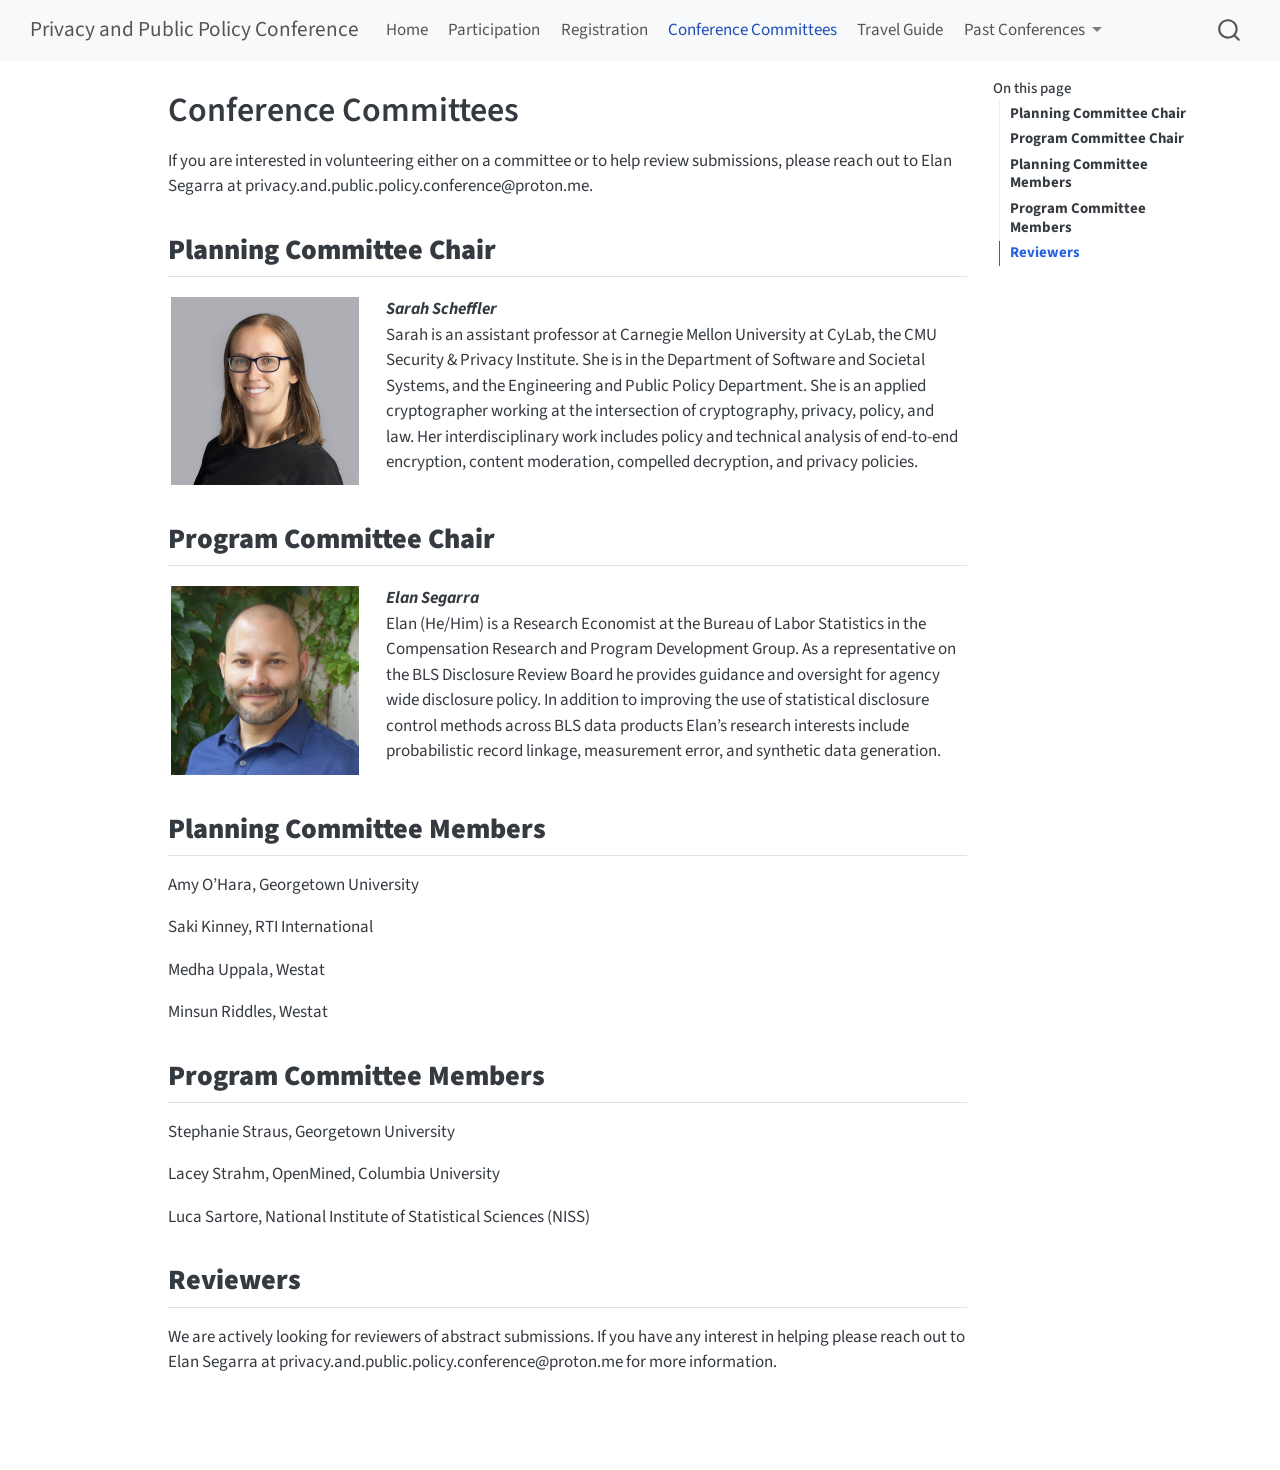
==== commit 0e1fa442: "Quick re-render to fix some small bugs" ====
--- a/docs/committee.html
+++ b/docs/committee.html
@@ -96,7 +96,7 @@
   </li>  
   <li class="nav-item">
     <a class="nav-link" href="./participation.html"> 
-<span class="menu-text">Call for Participation</span></a>
+<span class="menu-text">Participation</span></a>
   </li>  
   <li class="nav-item">
     <a class="nav-link" href="./registration.html"> 
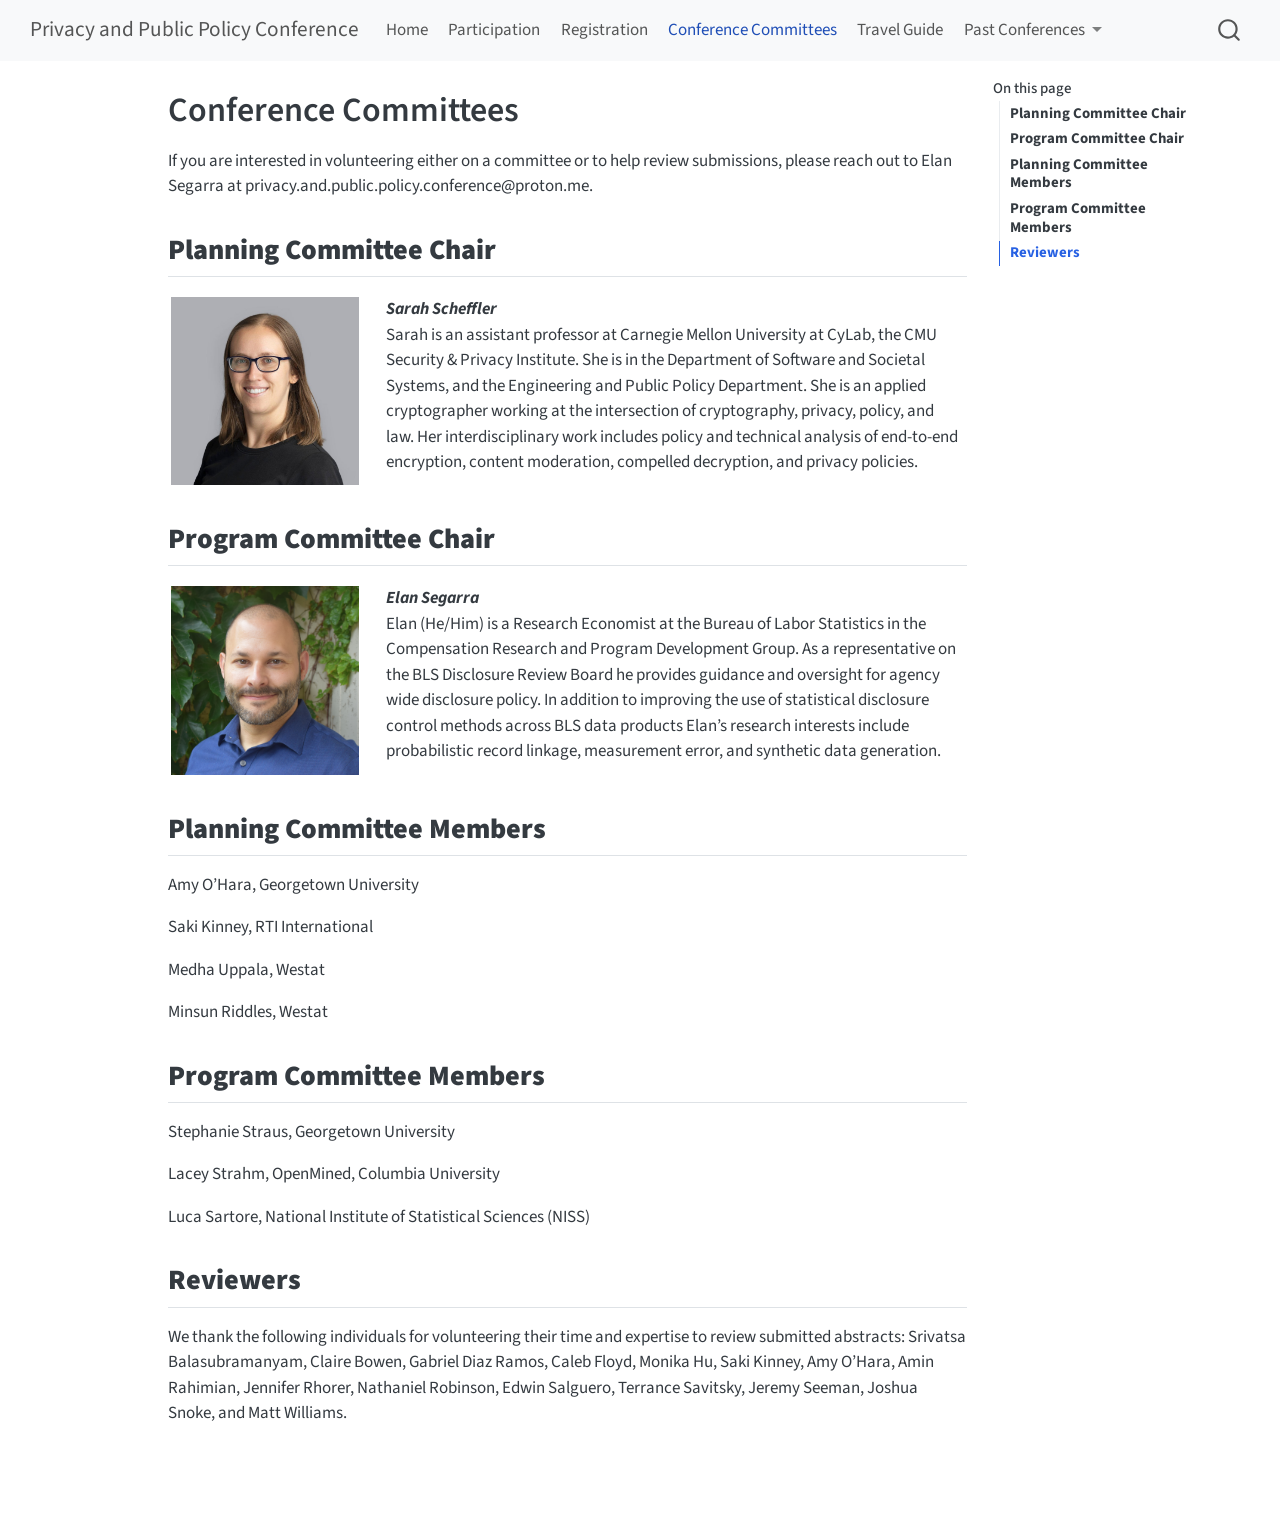
==== commit d6fba074: "Updated hotel block info and other small items" ====
--- a/docs/committee.html
+++ b/docs/committee.html
@@ -212,7 +212,8 @@
 </section>
 <section id="reviewers" class="level2">
 <h2 class="anchored" data-anchor-id="reviewers"><strong>Reviewers</strong></h2>
-<p>We are actively looking for reviewers of abstract submissions. If you have any interest in helping please reach out to Elan Segarra at privacy.and.public.policy.conference@proton.me for more information.</p>
+<p>We thank the following individuals for volunteering their time and expertise to review submitted abstracts: Srivatsa Balasubramanyam, Claire Bowen, Gabriel Diaz Ramos, Caleb Floyd, Monika Hu, Saki Kinney, Amy O’Hara, Amin Rahimian, Jennifer Rhorer, Nathaniel Robinson, Edwin Salguero, Terrance Savitsky, Jeremy Seeman, Joshua Snoke, and Matt Williams.</p>
+<!-- We are actively looking for reviewers of abstract submissions. If you have any interest in helping please reach out to Elan Segarra at privacy.and.public.policy.conference\@proton.me for more information. -->
 
 
 </section>
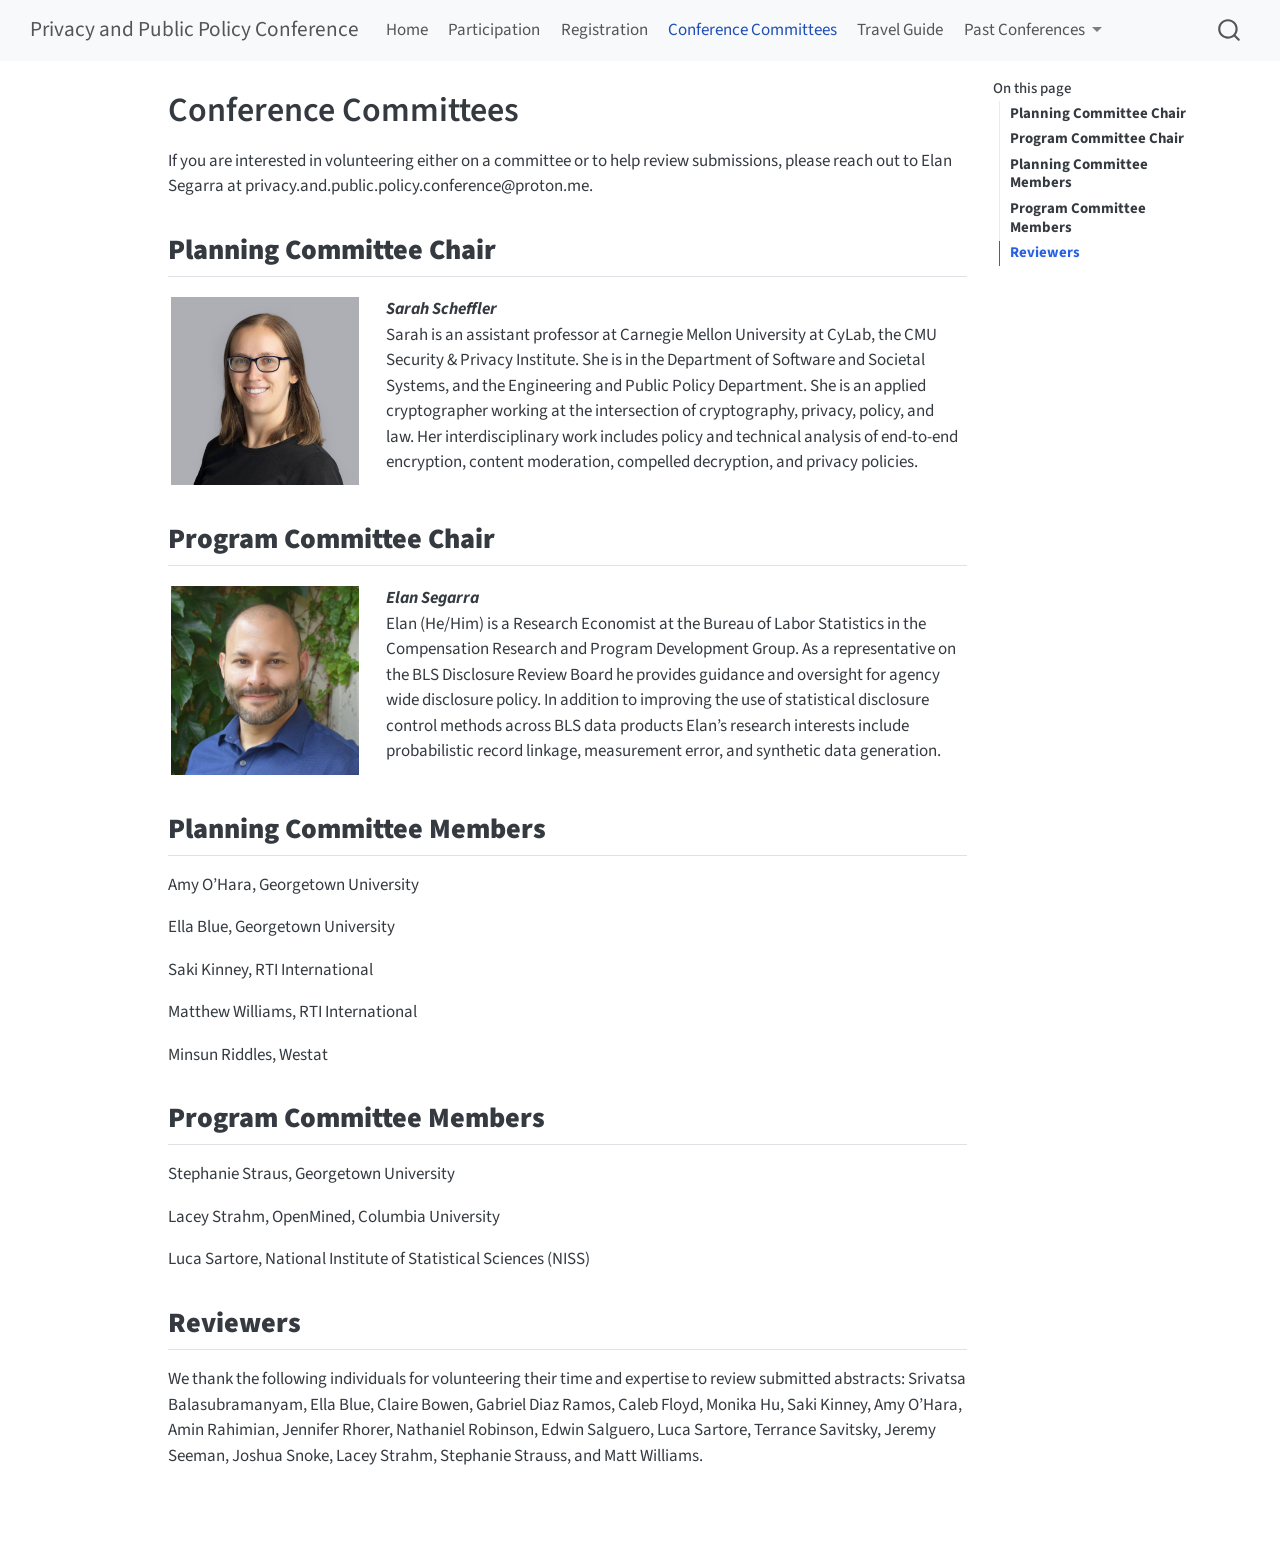
==== commit b811076c: "Updated planning committee list and reviewer listt" ====
--- a/docs/committee.html
+++ b/docs/committee.html
@@ -199,8 +199,9 @@
 <section id="planning-committee-members" class="level2">
 <h2 class="anchored" data-anchor-id="planning-committee-members"><strong>Planning Committee Members</strong></h2>
 <p>Amy O’Hara, Georgetown University</p>
+<p>Ella Blue, Georgetown University</p>
 <p>Saki Kinney, RTI International</p>
-<p>Medha Uppala, Westat</p>
+<p>Matthew Williams, RTI International</p>
 <p>Minsun Riddles, Westat</p>
 </section>
 <section id="program-committee-members" class="level2">
@@ -212,7 +213,7 @@
 </section>
 <section id="reviewers" class="level2">
 <h2 class="anchored" data-anchor-id="reviewers"><strong>Reviewers</strong></h2>
-<p>We thank the following individuals for volunteering their time and expertise to review submitted abstracts: Srivatsa Balasubramanyam, Claire Bowen, Gabriel Diaz Ramos, Caleb Floyd, Monika Hu, Saki Kinney, Amy O’Hara, Amin Rahimian, Jennifer Rhorer, Nathaniel Robinson, Edwin Salguero, Terrance Savitsky, Jeremy Seeman, Joshua Snoke, and Matt Williams.</p>
+<p>We thank the following individuals for volunteering their time and expertise to review submitted abstracts: Srivatsa Balasubramanyam, Ella Blue, Claire Bowen, Gabriel Diaz Ramos, Caleb Floyd, Monika Hu, Saki Kinney, Amy O’Hara, Amin Rahimian, Jennifer Rhorer, Nathaniel Robinson, Edwin Salguero, Luca Sartore, Terrance Savitsky, Jeremy Seeman, Joshua Snoke, Lacey Strahm, Stephanie Strauss, and Matt Williams.</p>
 <!-- We are actively looking for reviewers of abstract submissions. If you have any interest in helping please reach out to Elan Segarra at privacy.and.public.policy.conference\@proton.me for more information. -->
 
 
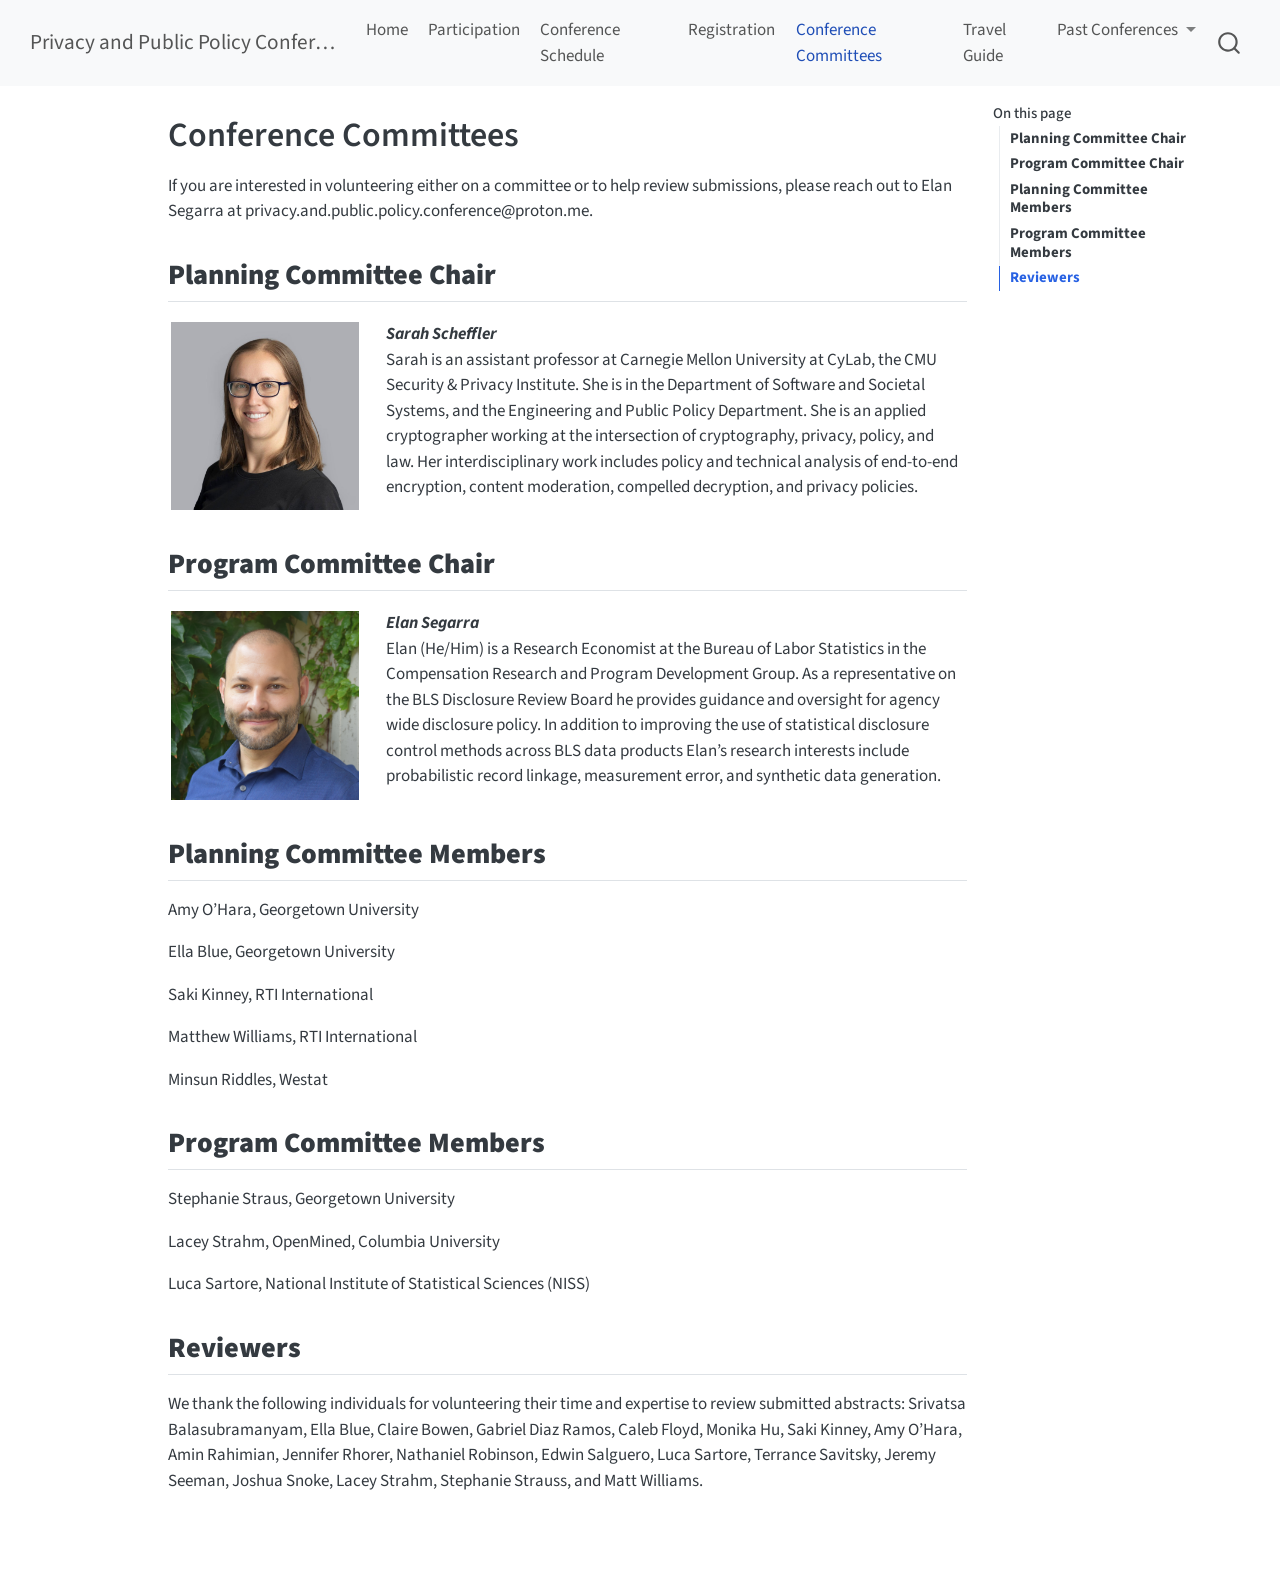
==== commit 9fd407d5: "Posted the conference program, updated main page, and removed hotel block links" ====
--- a/docs/committee.html
+++ b/docs/committee.html
@@ -97,6 +97,10 @@
   <li class="nav-item">
     <a class="nav-link" href="./participation.html"> 
 <span class="menu-text">Participation</span></a>
+  </li>  
+  <li class="nav-item">
+    <a class="nav-link" href="./schedule.html"> 
+<span class="menu-text">Conference Schedule</span></a>
   </li>  
   <li class="nav-item">
     <a class="nav-link" href="./registration.html"> 
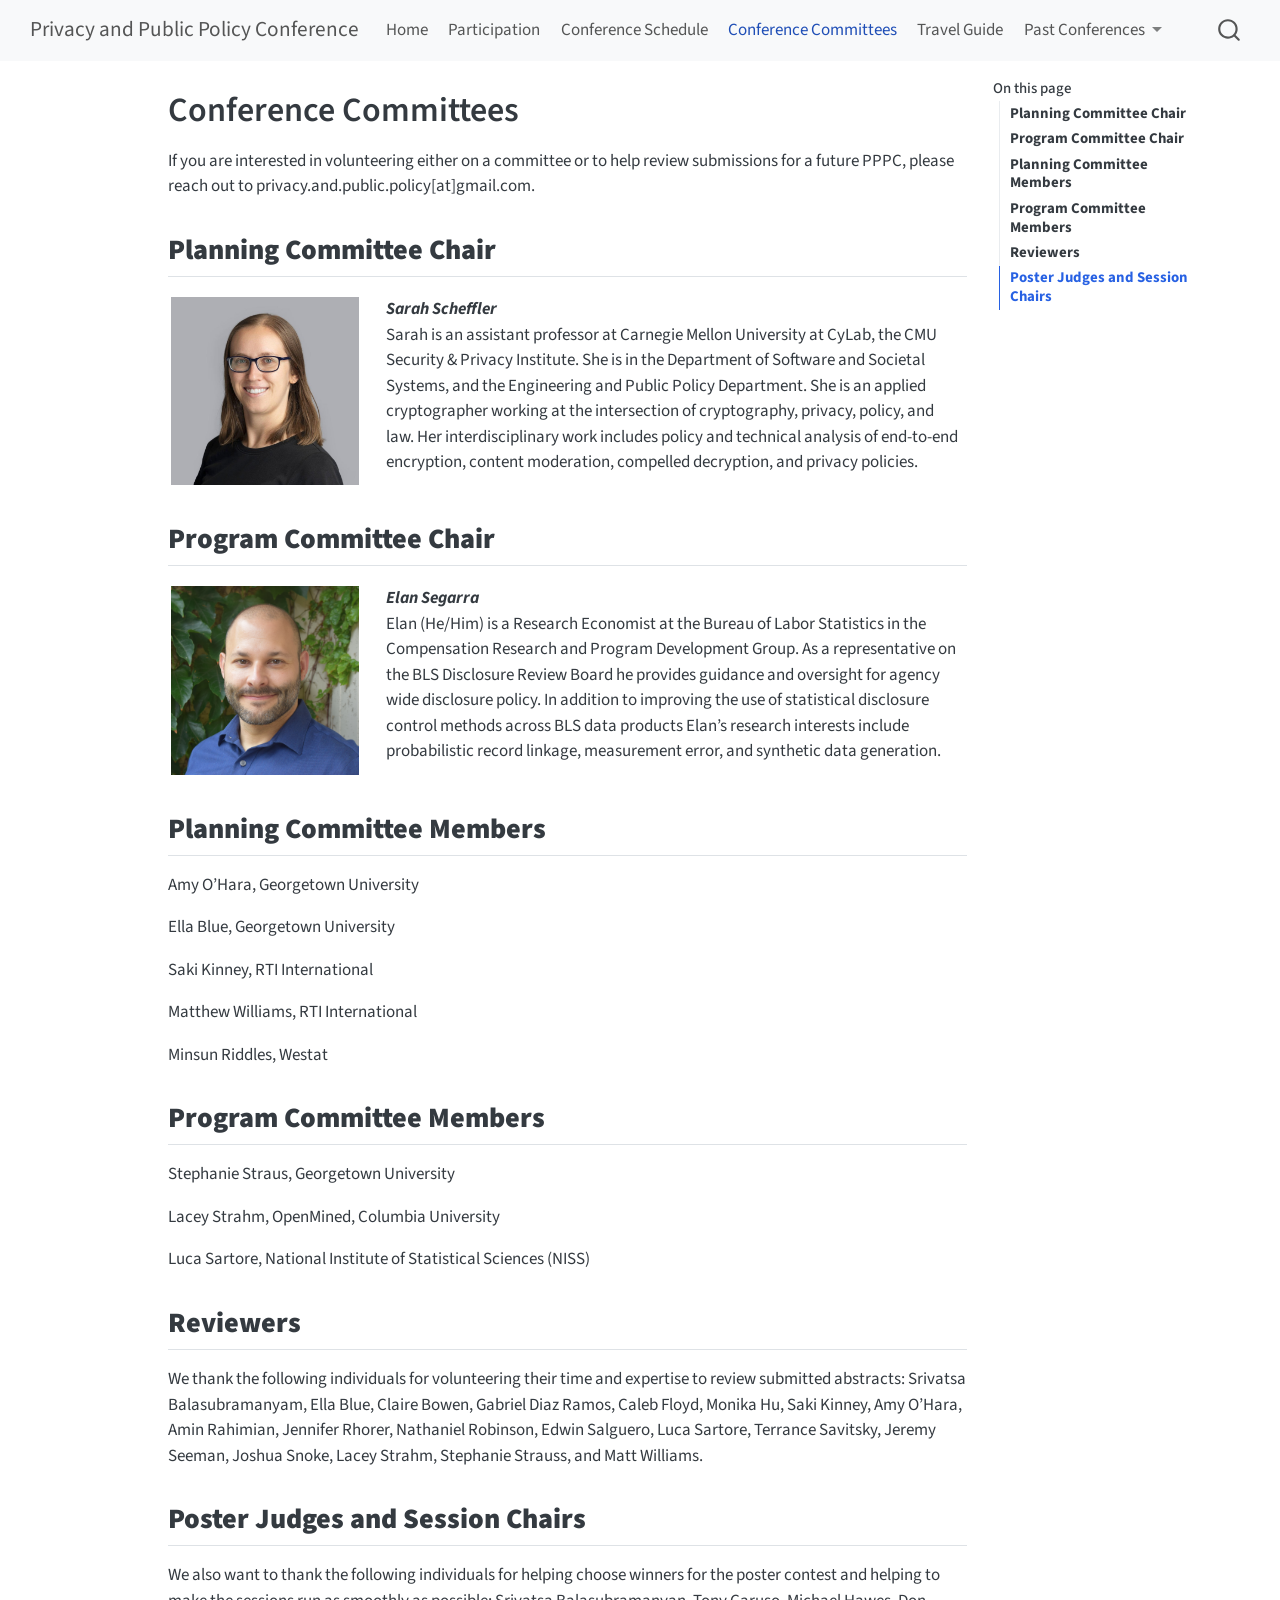
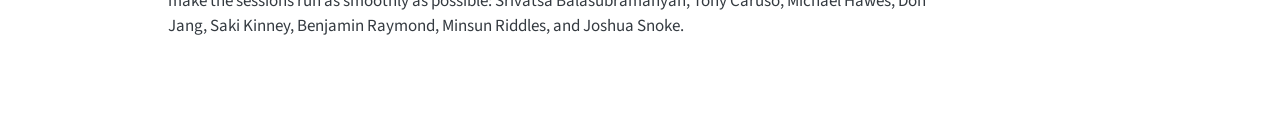
==== commit 8a05061d: "Updated email address in other pages and updated the committee page with judges and chairs" ====
--- a/docs/committee.html
+++ b/docs/committee.html
@@ -103,10 +103,6 @@
 <span class="menu-text">Conference Schedule</span></a>
   </li>  
   <li class="nav-item">
-    <a class="nav-link" href="./registration.html"> 
-<span class="menu-text">Registration</span></a>
-  </li>  
-  <li class="nav-item">
     <a class="nav-link active" href="./committee.html" aria-current="page"> 
 <span class="menu-text">Conference Committees</span></a>
   </li>  
@@ -146,6 +142,7 @@
   <li><a href="#planning-committee-members" id="toc-planning-committee-members" class="nav-link" data-scroll-target="#planning-committee-members"><strong>Planning Committee Members</strong></a></li>
   <li><a href="#program-committee-members" id="toc-program-committee-members" class="nav-link" data-scroll-target="#program-committee-members"><strong>Program Committee Members</strong></a></li>
   <li><a href="#reviewers" id="toc-reviewers" class="nav-link" data-scroll-target="#reviewers"><strong>Reviewers</strong></a></li>
+  <li><a href="#poster-judges-and-session-chairs" id="toc-poster-judges-and-session-chairs" class="nav-link" data-scroll-target="#poster-judges-and-session-chairs"><strong>Poster Judges and Session Chairs</strong></a></li>
   </ul>
 </nav>
     </div>
@@ -171,7 +168,7 @@
 </header>
 
 
-<p>If you are interested in volunteering either on a committee or to help review submissions, please reach out to Elan Segarra at privacy.and.public.policy.conference@proton.me.</p>
+<p>If you are interested in volunteering either on a committee or to help review submissions for a future PPPC, please reach out to privacy.and.public.policy[at]gmail.com.</p>
 <section id="planning-committee-chair" class="level2">
 <h2 class="anchored" data-anchor-id="planning-committee-chair"><strong>Planning Committee Chair</strong></h2>
 <div class="quarto-layout-panel" data-layout="[[1,3]]">
@@ -218,7 +215,10 @@
 <section id="reviewers" class="level2">
 <h2 class="anchored" data-anchor-id="reviewers"><strong>Reviewers</strong></h2>
 <p>We thank the following individuals for volunteering their time and expertise to review submitted abstracts: Srivatsa Balasubramanyam, Ella Blue, Claire Bowen, Gabriel Diaz Ramos, Caleb Floyd, Monika Hu, Saki Kinney, Amy O’Hara, Amin Rahimian, Jennifer Rhorer, Nathaniel Robinson, Edwin Salguero, Luca Sartore, Terrance Savitsky, Jeremy Seeman, Joshua Snoke, Lacey Strahm, Stephanie Strauss, and Matt Williams.</p>
-<!-- We are actively looking for reviewers of abstract submissions. If you have any interest in helping please reach out to Elan Segarra at privacy.and.public.policy.conference\@proton.me for more information. -->
+</section>
+<section id="poster-judges-and-session-chairs" class="level2">
+<h2 class="anchored" data-anchor-id="poster-judges-and-session-chairs"><strong>Poster Judges and Session Chairs</strong></h2>
+<p>We also want to thank the following individuals for helping choose winners for the poster contest and helping to make the sessions run as smoothly as possible: Srivatsa Balasubramanyan, Tony Caruso, Michael Hawes, Don Jang, Saki Kinney, Benjamin Raymond, Minsun Riddles, and Joshua Snoke. <!-- We are actively looking for reviewers of abstract submissions. If you have any interest in helping please reach out to Elan Segarra at privacy.and.public.policy[at]gmail.com for more information. --></p>
 
 
 </section>
